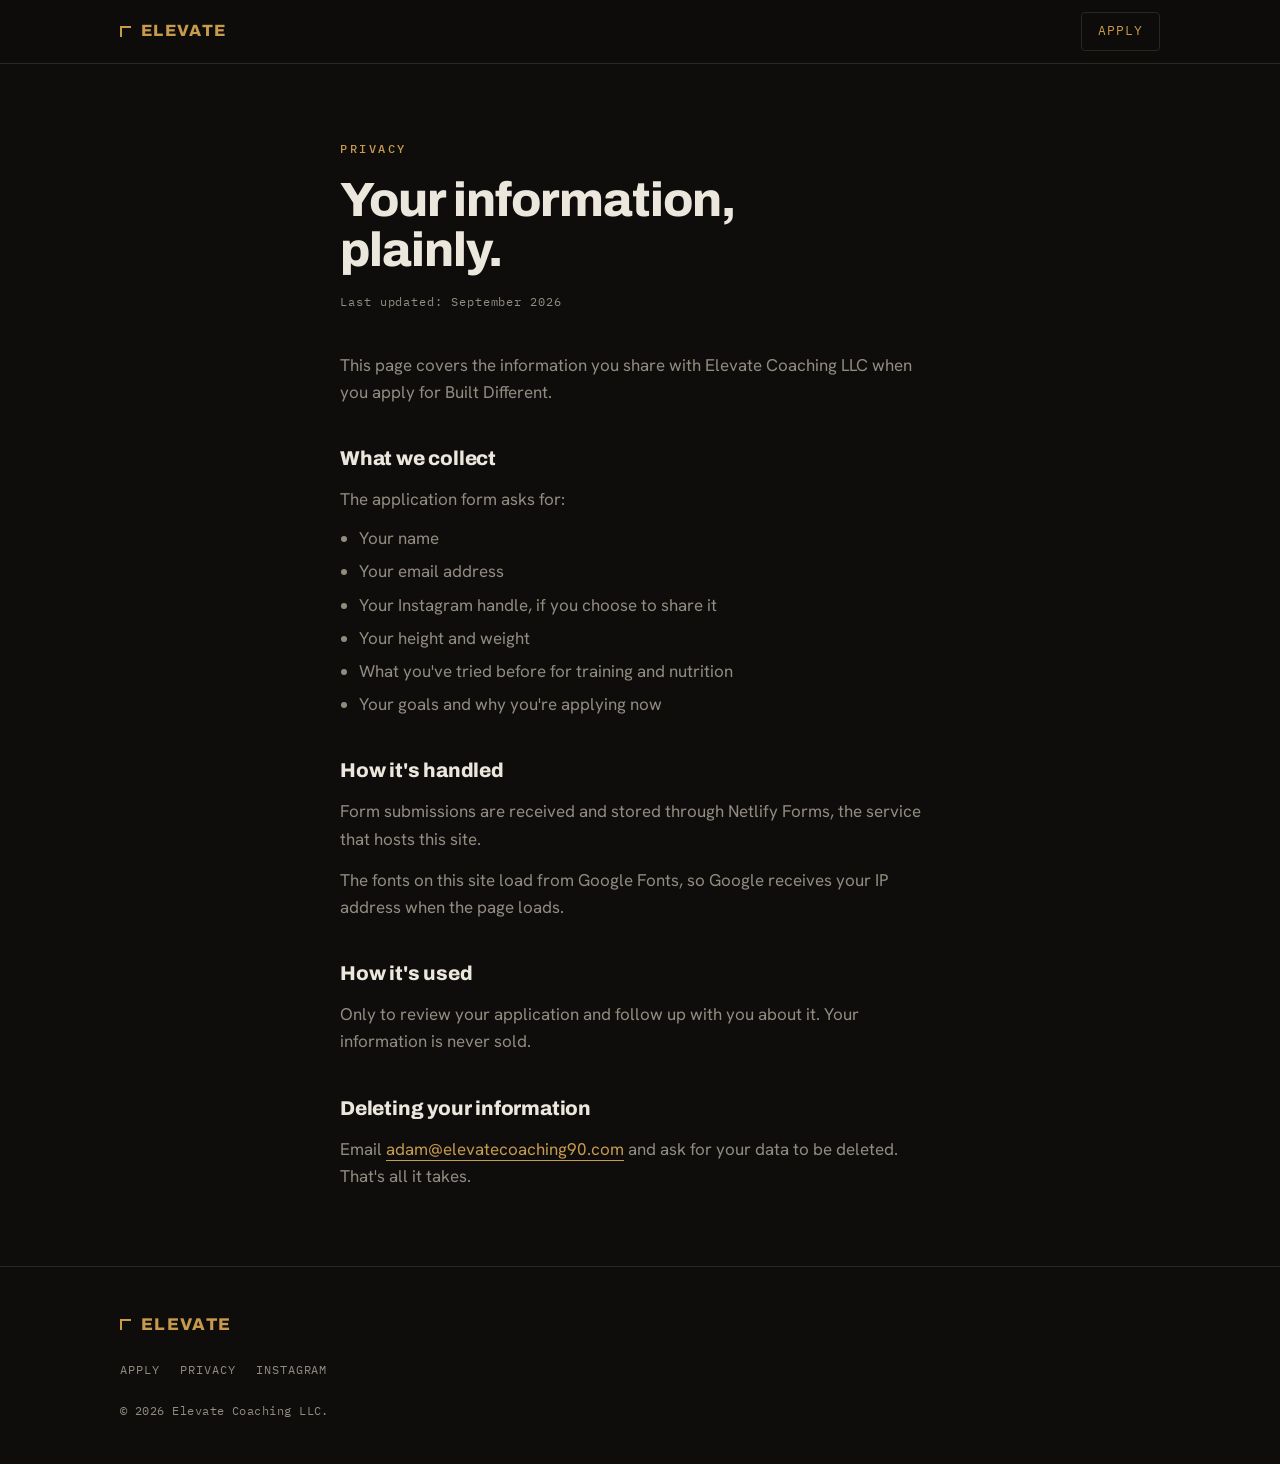
==== privacy.html @ e0e2c0b8 "Apply Elevate brand to nav, footer, and title; add privacy page - ELEVATE text wordmark in nav and f" ====
<!DOCTYPE html>
<html lang="en">
<head>
  <meta charset="UTF-8" />
  <meta name="viewport" content="width=device-width, initial-scale=1.0" />
  <title>Privacy | Elevate</title>
  <meta name="description" content="How Elevate Coaching LLC handles the information you send through the Built Different application form." />

  <link rel="preconnect" href="https://fonts.googleapis.com" />
  <link rel="preconnect" href="https://fonts.gstatic.com" crossorigin />
  <link href="https://fonts.googleapis.com/css2?family=Archivo:wght@600;700;800;900&family=Hanken+Grotesk:wght@400;500;600&family=IBM+Plex+Mono:wght@400;500;600&display=swap" rel="stylesheet" />

  <link rel="stylesheet" href="styles.css" />
</head>
<body>

  <header class="nav" id="top">
    <div class="nav__inner">
      <a href="/" class="nav__brand">
        <span class="nav__mark"></span><span class="wordmark">ELEVATE</span>
      </a>
      <nav class="nav__links" aria-label="Primary">
        <a href="/#apply" class="nav__cta">Apply</a>
      </nav>
    </div>
  </header>

  <main>
    <section class="section">
      <div class="container legal">
        <p class="eyebrow">Privacy</p>
        <h1 class="section__title">Your information, plainly.</h1>
        <p class="legal__updated">Last updated: September 2026</p>

        <div class="legal__body">
          <p>
            This page covers the information you share with Elevate Coaching LLC when you
            apply for Built Different.
          </p>

          <h2>What we collect</h2>
          <p>The application form asks for:</p>
          <ul>
            <li>Your name</li>
            <li>Your email address</li>
            <li>Your Instagram handle, if you choose to share it</li>
            <li>Your height and weight</li>
            <li>What you've tried before for training and nutrition</li>
            <li>Your goals and why you're applying now</li>
          </ul>

          <h2>How it's handled</h2>
          <p>
            Form submissions are received and stored through Netlify Forms, the service that
            hosts this site.
          </p>
          <p>
            The fonts on this site load from Google Fonts, so Google receives your IP
            address when the page loads.
          </p>

          <h2>How it's used</h2>
          <p>
            Only to review your application and follow up with you about it. Your
            information is never sold.
          </p>

          <h2>Deleting your information</h2>
          <p>
            Email <a href="mailto:adam@elevatecoaching90.com">adam@elevatecoaching90.com</a>
            and ask for your data to be deleted. That's all it takes.
          </p>
        </div>
      </div>
    </section>
  </main>

  <footer class="footer">
    <div class="container footer__inner">
      <div class="footer__brand">
        <span class="nav__mark"></span><span class="wordmark">ELEVATE</span>
      </div>
      <nav class="footer__links" aria-label="Footer">
        <a href="/#apply">Apply</a>
        <a href="/privacy.html">Privacy</a>
        <a href="https://instagram.com/adam.chismar" target="_blank" rel="noopener noreferrer">Instagram</a>
      </nav>
      <p class="footer__fine">
        © 2026 Elevate Coaching LLC.
      </p>
    </div>
  </footer>

</body>
</html>
---- styles.css ----
/* ============================================================
   BUILT DIFFERENT: styles
   Theme is driven by the variables below. To reskin, the two
   things worth touching are --accent (the one accent color)
   and the font stacks. Everything else derives from these.
   ============================================================ */

:root {
  /* Palette: warm near-black + aged brass */
  --bg:        #0e0d0c;   /* warm black */
  --surface:   #16140f;   /* raised panels */
  --surface-2: #1d1a14;   /* inputs / deeper panels */
  --line:      #2a2620;   /* hairlines */
  --text:      #ece7dd;   /* bone white */
  --muted:     #928c80;   /* secondary text */
  --accent:    #c79a4c;   /* aged brass, the ONE accent */
  --accent-hi: #ddb861;   /* brass, brighter (hover) */
  --ink:       #141109;   /* dark text on brass */

  /* Type */
  --f-display: "Archivo", system-ui, sans-serif;
  --f-body:    "Hanken Grotesk", system-ui, sans-serif;
  --f-mono:    "IBM Plex Mono", ui-monospace, monospace;

  /* Layout */
  --container: 1120px;
  --gutter: 22px;
  --nav-h: 64px;
  --radius: 4px;
}

/* -------------------- reset / base -------------------- */
* { box-sizing: border-box; margin: 0; padding: 0; }

html {
  scroll-behavior: smooth;
  -webkit-text-size-adjust: 100%;
}

body {
  background: var(--bg);
  color: var(--text);
  font-family: var(--f-body);
  font-size: 17px;
  line-height: 1.6;
  -webkit-font-smoothing: antialiased;
  overflow-x: hidden;
}

img { max-width: 100%; display: block; }
a { color: inherit; text-decoration: none; }

::selection { background: var(--accent); color: var(--ink); }

.container {
  width: 100%;
  max-width: var(--container);
  margin-inline: auto;
  padding-inline: var(--gutter);
}

/* Anchor offset for sticky nav */
section[id], #top { scroll-margin-top: calc(var(--nav-h) + 12px); }

/* -------------------- shared type -------------------- */
.eyebrow {
  font-family: var(--f-mono);
  font-size: .72rem;
  font-weight: 500;
  letter-spacing: .22em;
  text-transform: uppercase;
  color: var(--accent);
  margin-bottom: 18px;
}

.section__title {
  font-family: var(--f-display);
  font-weight: 800;
  font-size: clamp(1.9rem, 6vw, 3rem);
  line-height: 1.03;
  letter-spacing: -0.02em;
  max-width: 18ch;
}

.accent-text { color: var(--accent); }

/* -------------------- buttons -------------------- */
.btn {
  display: inline-flex;
  align-items: center;
  justify-content: center;
  gap: .5em;
  font-family: var(--f-mono);
  font-weight: 500;
  font-size: .82rem;
  letter-spacing: .1em;
  text-transform: uppercase;
  padding: 15px 26px;
  border-radius: var(--radius);
  border: 1px solid transparent;
  cursor: pointer;
  transition: transform .15s ease, background-color .2s ease, color .2s ease, border-color .2s ease;
}
.btn--primary { background: var(--accent); color: var(--ink); }
.btn--primary:hover { background: var(--accent-hi); transform: translateY(-2px); }
.btn--ghost {
  background: transparent;
  color: var(--text);
  border-color: var(--line);
}
.btn--ghost:hover { border-color: var(--accent); color: var(--accent); }
.btn--block { width: 100%; }

/* -------------------- corner-bracket signature -------------------- */
/* Opposing crop-mark brackets frame the "built" moments. */
.framed { position: relative; }
.framed::before,
.framed::after {
  content: "";
  position: absolute;
  width: 20px;
  height: 20px;
  border: 1.5px solid var(--accent);
  pointer-events: none;
}
.framed::before { top: -1px;  left: -1px;  border-right: 0; border-bottom: 0; }
.framed::after  { bottom: -1px; right: -1px; border-left: 0;  border-top: 0; }

/* ============================================================
   NAV
   ============================================================ */
.nav {
  position: sticky;
  top: 0;
  z-index: 50;
  height: var(--nav-h);
  background: color-mix(in srgb, var(--bg) 86%, transparent);
  backdrop-filter: blur(10px);
  border-bottom: 1px solid var(--line);
}
.nav__inner {
  height: 100%;
  max-width: var(--container);
  margin-inline: auto;
  padding-inline: var(--gutter);
  display: flex;
  align-items: center;
  justify-content: space-between;
}
.nav__brand {
  font-family: var(--f-display);
  font-weight: 800;
  font-size: 1.02rem;
  letter-spacing: -0.01em;
  display: flex;
  align-items: center;
  gap: 10px;
}
.nav__mark {
  width: 11px; height: 11px;
  border: 2px solid var(--accent);
  border-right: 0; border-bottom: 0;
  display: inline-block;
}
.nav__links { display: none; }
.nav__links a {
  font-family: var(--f-mono);
  font-size: .8rem;
  letter-spacing: .08em;
  text-transform: uppercase;
  color: var(--muted);
  transition: color .2s ease;
}
.nav__links a:hover { color: var(--text); }
.nav__cta {
  color: var(--accent) !important;
  border: 1px solid var(--line);
  padding: 8px 16px;
  border-radius: var(--radius);
  transition: border-color .2s ease !important;
}
.nav__cta:hover { border-color: var(--accent); }

.nav__toggle {
  display: flex;
  flex-direction: column;
  gap: 5px;
  background: none;
  border: 0;
  cursor: pointer;
  padding: 8px;
}
.nav__toggle span {
  width: 24px; height: 2px;
  background: var(--text);
  transition: transform .25s ease, opacity .2s ease;
}
.nav__toggle[aria-expanded="true"] span:first-child { transform: translateY(3.5px) rotate(45deg); }
.nav__toggle[aria-expanded="true"] span:last-child  { transform: translateY(-3.5px) rotate(-45deg); }

.nav__mobile {
  position: fixed;
  top: var(--nav-h);
  left: 0; right: 0;
  background: var(--surface);
  border-bottom: 1px solid var(--line);
  display: flex;
  flex-direction: column;
  padding: 8px var(--gutter) 20px;
  z-index: 49;
}
.nav__mobile[hidden] { display: none; }
.nav__mobile a {
  font-family: var(--f-mono);
  font-size: .9rem;
  letter-spacing: .05em;
  text-transform: uppercase;
  padding: 16px 0;
  border-bottom: 1px solid var(--line);
  color: var(--text);
}
.nav__mobile a:last-child { border-bottom: 0; color: var(--accent); }

/* ============================================================
   HERO
   ============================================================ */
.hero { padding: 56px 0 40px; }
.hero__inner {
  max-width: var(--container);
  margin-inline: auto;
  padding-inline: var(--gutter);
  display: grid;
  gap: 44px;
}
.hero__headline {
  font-family: var(--f-display);
  font-weight: 900;
  font-size: clamp(2.5rem, 11vw, 4.4rem);
  line-height: 0.98;
  letter-spacing: -0.03em;
  margin-bottom: 22px;
}
.hero__subhead {
  font-size: 1.12rem;
  color: var(--muted);
  max-width: 46ch;
  margin-bottom: 30px;
}
.hero__actions { display: flex; flex-direction: column; align-items: flex-start; gap: 14px; }
.hero__note {
  font-family: var(--f-mono);
  font-size: .74rem;
  letter-spacing: .1em;
  text-transform: uppercase;
  color: var(--muted);
}

/* video placeholder */
.video-ph {
  aspect-ratio: 4 / 5;
  background:
    radial-gradient(120% 80% at 50% 0%, #211d15 0%, var(--surface) 70%);
  border: 1px solid var(--line);
  border-radius: var(--radius);
  display: flex;
  flex-direction: column;
  align-items: center;
  justify-content: center;
  gap: 14px;
  text-align: center;
  padding: 24px;
}
.video-ph__play {
  width: 62px; height: 62px;
  border-radius: 50%;
  border: 1.5px solid var(--accent);
  position: relative;
}
.video-ph__play::after {
  content: "";
  position: absolute;
  top: 50%; left: 54%;
  transform: translate(-50%, -50%);
  border-left: 16px solid var(--accent);
  border-top: 10px solid transparent;
  border-bottom: 10px solid transparent;
}
.video-ph__label {
  font-family: var(--f-mono);
  font-size: .8rem;
  letter-spacing: .16em;
  text-transform: uppercase;
  color: var(--text);
}
.video-ph__hint { font-size: .82rem; color: var(--muted); }

/* ============================================================
   PROOF STRIP
   ============================================================ */
.strip {
  border-block: 1px solid var(--line);
  background: var(--surface);
}
.strip__inner {
  max-width: var(--container);
  margin-inline: auto;
  padding: 18px var(--gutter);
  display: flex;
  flex-wrap: wrap;
  gap: 10px 18px;
  align-items: center;
  font-family: var(--f-mono);
  font-size: .78rem;
  letter-spacing: .08em;
  text-transform: uppercase;
  color: var(--muted);
}
.strip__dot { color: var(--accent); }

/* ============================================================
   SECTIONS
   ============================================================ */
.section { padding: 76px 0; }
.section--alt { background: var(--surface); border-block: 1px solid var(--line); }

/* -------- story -------- */
.story { display: grid; gap: 44px; }
.story__body p { margin-bottom: 16px; color: var(--muted); }
.story__body p:first-child { color: var(--text); }

.stats {
  display: flex;
  align-items: center;
  gap: 22px;
  margin-top: 30px;
  flex-wrap: wrap;
}
.stat { display: flex; flex-direction: column; gap: 4px; }
.stat__label {
  font-family: var(--f-mono);
  font-size: .68rem;
  letter-spacing: .18em;
  text-transform: uppercase;
  color: var(--muted);
}
.stat__value {
  font-family: var(--f-display);
  font-weight: 800;
  font-size: 1.7rem;
  color: var(--text);
}
.stat__sub { font-size: .8rem; color: var(--muted); }
.stat__arrow { color: var(--accent); font-size: 1.5rem; }

.credentials {
  grid-column: 1 / -1;
  display: flex;
  flex-wrap: wrap;
  align-items: center;
  gap: 10px 18px;
  font-family: var(--f-mono);
  font-size: .78rem;
  letter-spacing: .08em;
  text-transform: uppercase;
  color: var(--muted);
}
.credentials__dot { color: var(--accent); }

/* Story photos: before is portrait, now is landscape. Matched height, natural
   width per image, no cropping. Mobile stacks; ≥720px sits side by side. */
.story__media {
  display: flex;
  flex-direction: column;
  align-items: center;
  gap: 16px;
}
.story__media .photo-ph {
  aspect-ratio: auto;
  display: block;
  max-width: 100%;
}
.story__media .photo-ph__img {
  position: static;
  display: block;
  width: auto;
  height: auto;
  max-width: 100%;
  object-fit: contain;
}
@media (min-width: 720px) {
  .story__media {
    flex-direction: row;
    align-items: flex-start;
    justify-content: center;
  }
  .story__media .photo-ph {
    flex: var(--ar, 1) 1 0%;
    min-width: 0;
    max-width: none;
  }
  .story__media .photo-ph__img {
    width: 100%;
    height: auto;
    max-width: none;
  }
}

.photo-ph {
  aspect-ratio: 3 / 4;
  background: var(--surface-2);
  border: 1px solid var(--line);
  border-radius: var(--radius);
  display: flex;
  flex-direction: column;
  align-items: center;
  justify-content: center;
  gap: 6px;
  position: relative;
  overflow: hidden;
}
.photo-ph__img {
  position: absolute;
  inset: 0;
  width: 100%;
  height: 100%;
  object-fit: cover;
}
.photo-ph__tag {
  position: absolute;
  top: 10px; left: 10px;
  font-family: var(--f-mono);
  font-size: .64rem;
  letter-spacing: .16em;
  text-transform: uppercase;
  color: var(--accent);
  z-index: 1;
  text-shadow: 0 1px 4px rgba(0,0,0,.6);
}
.photo-ph__hint { font-size: .78rem; color: var(--muted); }

/* -------- offer -------- */
.offer__head { max-width: 40ch; margin-bottom: 44px; }
.offer__lead { color: var(--muted); margin-top: 18px; font-size: 1.05rem; }

.inclusions {
  list-style: none;
  display: grid;
  gap: 2px;
  background: var(--line);
  border: 1px solid var(--line);
  border-radius: var(--radius);
  overflow: hidden;
  margin-bottom: 44px;
}
.inclusions li {
  background: var(--bg);
  padding: 24px 22px;
  display: flex;
  gap: 18px;
  align-items: flex-start;
}
.section--alt .inclusions li { background: var(--surface); }
.inclusions__mark {
  flex: none;
  width: 12px; height: 12px;
  margin-top: 7px;
  border: 2px solid var(--accent);
  border-right: 0; border-bottom: 0;
}
.inclusions h3 {
  font-family: var(--f-display);
  font-weight: 700;
  font-size: 1.12rem;
  margin-bottom: 6px;
}
.inclusions p { color: var(--muted); font-size: .96rem; }

.offer__grid {
  display: grid;
  gap: 20px;
  margin-bottom: 30px;
}
.founding-note {
  background: var(--bg);
  border: 1px solid var(--line);
  border-radius: var(--radius);
  padding: 32px 28px;
  display: flex;
  flex-direction: column;
}
.section--alt .founding-note { background: var(--surface-2); }
.founding-note__eyebrow {
  font-family: var(--f-mono);
  font-size: .7rem;
  letter-spacing: .18em;
  text-transform: uppercase;
  color: var(--accent);
  margin-bottom: 14px;
}
.founding-note__body { color: var(--muted); font-size: 1.02rem; line-height: 1.55; margin-bottom: 24px; }

.guarantee {
  padding: 32px 28px;
  border: 1px solid var(--line);
  border-radius: var(--radius);
  display: flex;
  flex-direction: column;
  justify-content: center;
}
.guarantee__body {
  font-family: var(--f-display);
  font-weight: 700;
  font-size: 1.35rem;
  line-height: 1.35;
  letter-spacing: -0.01em;
  margin-bottom: 16px;
}
.guarantee__fine { color: var(--muted); font-size: .92rem; }

.offer__notfor {
  color: var(--muted);
  font-size: .98rem;
  border-top: 1px solid var(--line);
  padding-top: 24px;
  max-width: 60ch;
}

/* -------- mid CTA band -------- */
.cta-band { background: var(--accent); color: var(--ink); }
.cta-band__inner {
  padding-block: 54px;
  display: flex;
  flex-direction: column;
  align-items: flex-start;
  gap: 22px;
}
.cta-band h2 {
  font-family: var(--f-display);
  font-weight: 900;
  font-size: clamp(1.8rem, 6vw, 2.8rem);
  line-height: 1;
  letter-spacing: -0.02em;
}
.cta-band .btn--primary {
  background: var(--ink);
  color: var(--accent);
}
.cta-band .btn--primary:hover { background: #000; }

/* -------- apply / form -------- */
.apply__head { max-width: 34ch; margin-bottom: 36px; }
.apply__lead { color: var(--muted); margin-top: 18px; }

.form { max-width: 640px; }
.form__row { display: grid; gap: 18px; margin-bottom: 18px; }
.field { display: flex; flex-direction: column; gap: 8px; margin-bottom: 18px; }
.field label {
  font-family: var(--f-mono);
  font-size: .72rem;
  letter-spacing: .12em;
  text-transform: uppercase;
  color: var(--muted);
}
.field input,
.field textarea {
  background: var(--surface-2);
  border: 1px solid var(--line);
  border-radius: var(--radius);
  color: var(--text);
  font-family: var(--f-body);
  font-size: 1rem;
  padding: 13px 15px;
  transition: border-color .2s ease;
}
.section--alt .field input,
.section--alt .field textarea { background: var(--bg); }
.field input:focus,
.field textarea:focus {
  outline: none;
  border-color: var(--accent);
}
.field textarea { resize: vertical; }
.form button { margin-top: 8px; }
.form__success,
.form__error {
  margin-top: 18px;
  font-family: var(--f-mono);
  font-size: .84rem;
  padding: 14px 16px;
  border-radius: var(--radius);
}
.form__success { color: var(--accent); border: 1px solid var(--line); }
.form__error { color: #e0a0a0; border: 1px solid #4a2a2a; }

/* -------- results -------- */
.results-soon { max-width: 46ch; }
.results-soon__body { color: var(--muted); margin: 18px 0 28px; }

.results-grid__cards {
  display: grid;
  gap: 20px;
  margin-top: 36px;
}
.result {
  background: var(--bg);
  border: 1px solid var(--line);
  border-radius: var(--radius);
  padding: 20px;
}
.result__photos { display: grid; grid-template-columns: 1fr 1fr; gap: 12px; margin-bottom: 18px; }
.result__stat {
  font-family: var(--f-display);
  font-weight: 800;
  font-size: 1.3rem;
  color: var(--accent);
  margin-bottom: 10px;
}
.result__quote { color: var(--text); font-style: italic; margin-bottom: 10px; }
.result__name { font-family: var(--f-mono); font-size: .78rem; color: var(--muted); }

/* ============================================================
   FOOTER
   ============================================================ */
.footer { border-top: 1px solid var(--line); padding: 44px 0; }
.footer__inner { display: flex; flex-direction: column; gap: 22px; }
.footer__brand {
  font-family: var(--f-display);
  font-weight: 800;
  display: flex; align-items: center; gap: 10px;
}
.footer__links { display: flex; flex-wrap: wrap; gap: 20px; }
.footer__links a {
  font-family: var(--f-mono);
  font-size: .76rem;
  letter-spacing: .08em;
  text-transform: uppercase;
  color: var(--muted);
  transition: color .2s ease;
}
.footer__links a:hover { color: var(--accent); }
.footer__fine {
  font-family: var(--f-mono);
  font-size: .72rem;
  color: var(--muted);
  letter-spacing: .04em;
}

/* ============================================================
   REVEAL ANIMATION
   ============================================================ */
.reveal {
  opacity: 0;
  transform: translateY(18px);
  transition: opacity .6s ease, transform .6s ease;
}
.reveal.is-visible { opacity: 1; transform: none; }

/* ============================================================
   RESPONSIVE  (mobile-first; scale up)
   ============================================================ */
@media (min-width: 720px) {
  .form__row { grid-template-columns: 1fr 1fr; }
  .offer__grid { grid-template-columns: 1.1fr 1fr; }
  .results-grid__cards { grid-template-columns: repeat(2, 1fr); }
  .cta-band__inner { flex-direction: row; align-items: center; justify-content: space-between; }
}

@media (min-width: 900px) {
  :root { --gutter: 40px; }
  .nav__links { display: flex; align-items: center; gap: 30px; }
  .nav__toggle, .nav__mobile { display: none !important; }

  .hero { padding: 96px 0 64px; }
  .hero__inner { grid-template-columns: 1.15fr .85fr; align-items: center; gap: 60px; }

  .story { grid-template-columns: 1.1fr .9fr; align-items: start; }
  .results-grid__cards { grid-template-columns: repeat(3, 1fr); }
}

@media (min-width: 1100px) {
  .hero__headline { font-size: 4.6rem; }
}

/* ============================================================
   ACCESSIBILITY
   ============================================================ */
:focus-visible {
  outline: 2px solid var(--accent);
  outline-offset: 3px;
  border-radius: 2px;
}

@media (prefers-reduced-motion: reduce) {
  html { scroll-behavior: auto; }
  .reveal { opacity: 1; transform: none; transition: none; }
  .btn:hover { transform: none; }
  * { animation: none !important; }
}

/* ============================================================
   WORDMARK (text only, no logo)
   ============================================================ */
.wordmark {
  color: var(--accent);
  letter-spacing: .08em;
}

/* ============================================================
   LEGAL PAGES (privacy)
   ============================================================ */
.legal { max-width: 68ch; }
.legal__updated {
  font-family: var(--f-mono);
  font-size: .72rem;
  letter-spacing: .08em;
  color: var(--muted);
  margin-top: 18px;
}
.legal__body { margin-top: 40px; }
.legal__body h2 {
  font-family: var(--f-display);
  font-weight: 800;
  font-size: 1.25rem;
  letter-spacing: -0.01em;
  margin: 36px 0 12px;
}
.legal__body p,
.legal__body li { color: var(--muted); }
.legal__body p + p { margin-top: 14px; }
.legal__body ul { margin: 12px 0 0 1.1em; display: grid; gap: 6px; }
.legal__body a { color: var(--accent); border-bottom: 1px solid currentColor; }
.legal__body a:hover { color: var(--accent-hi); }
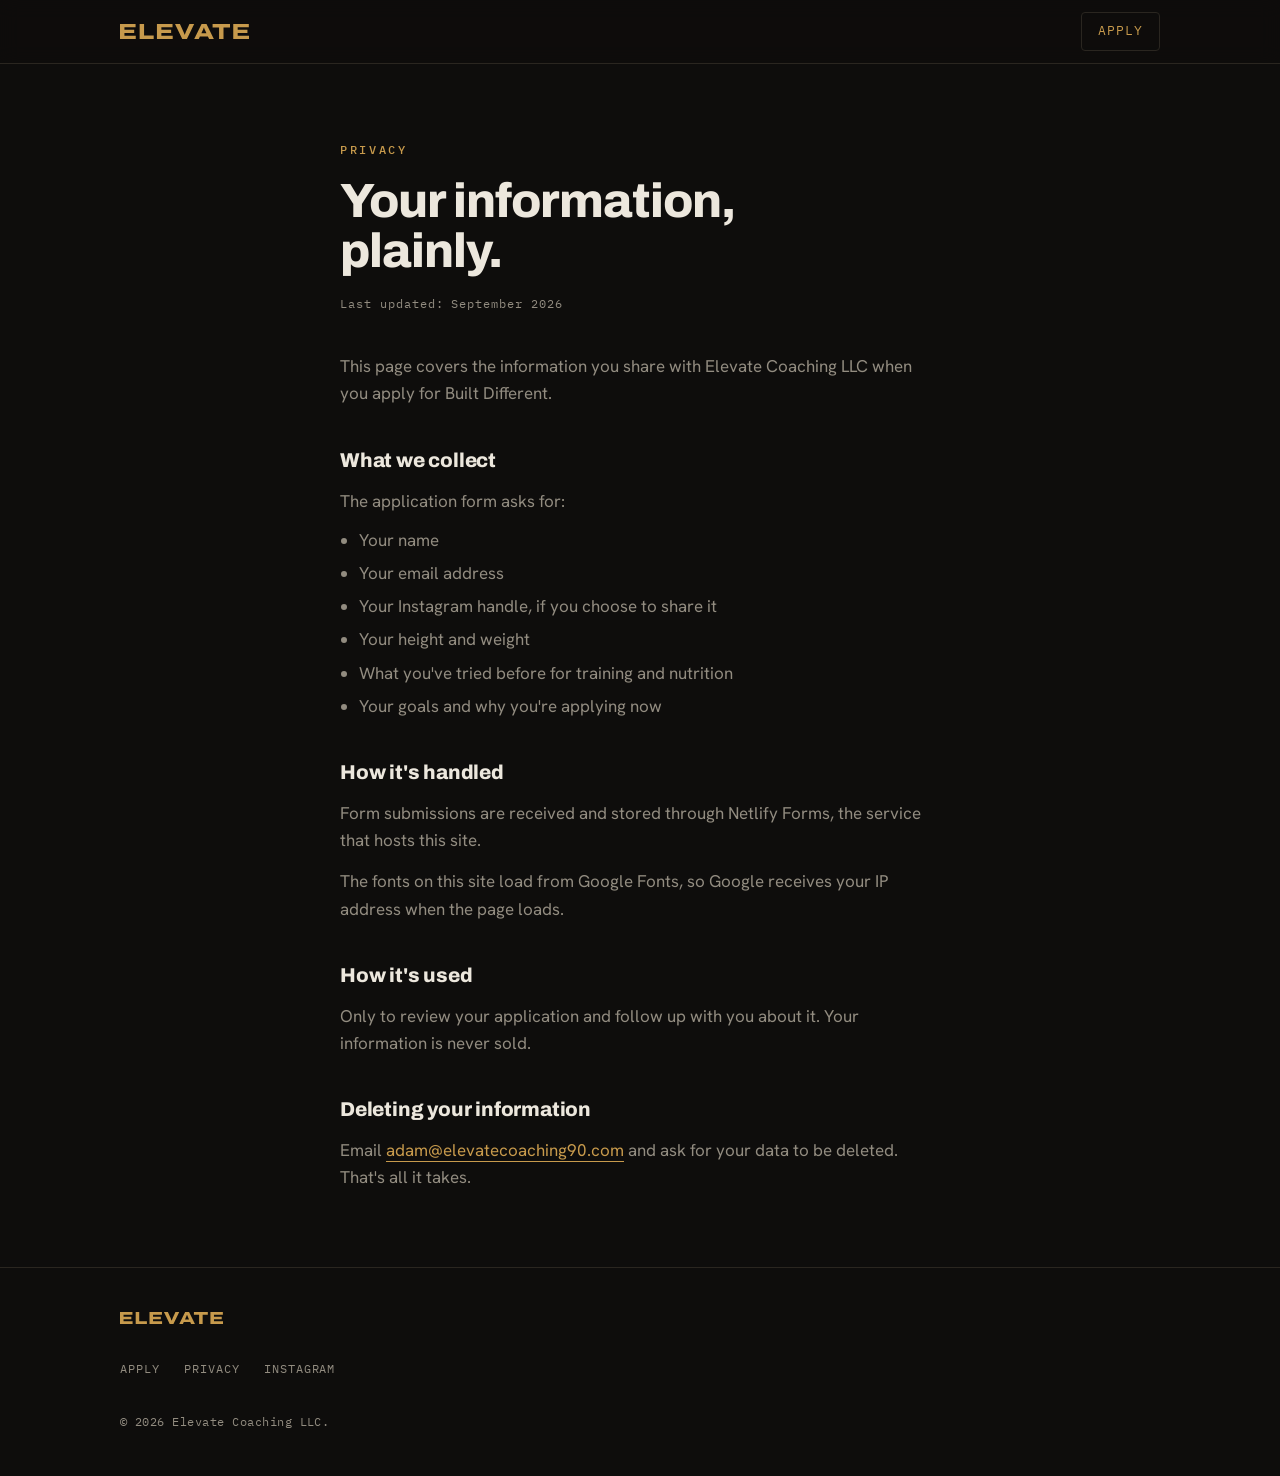
==== commit e5941b25: "Add Elevate logo wordmark and favicon set Co-Authored-By: Claude Opus 5.5 <noreply@anthropic.com>" ====
--- a/privacy.html
+++ b/privacy.html
@@ -6,9 +6,15 @@
   <title>Privacy | Elevate</title>
   <meta name="description" content="How Elevate Coaching LLC handles the information you send through the Built Different application form." />
 
+  <link rel="canonical" href="https://elevatecoaching90.com/privacy" />
+
   <link rel="preconnect" href="https://fonts.googleapis.com" />
   <link rel="preconnect" href="https://fonts.gstatic.com" crossorigin />
   <link href="https://fonts.googleapis.com/css2?family=Archivo:wght@600;700;800;900&family=Hanken+Grotesk:wght@400;500;600&family=IBM+Plex+Mono:wght@400;500;600&display=swap" rel="stylesheet" />
+
+  <link rel="icon" href="/favicon.svg" type="image/svg+xml" />
+  <link rel="icon" href="/favicon-32.png" type="image/png" sizes="32x32" />
+  <link rel="apple-touch-icon" href="/apple-touch-icon.png" />
 
   <link rel="stylesheet" href="styles.css" />
 </head>
@@ -17,7 +23,7 @@
   <header class="nav" id="top">
     <div class="nav__inner">
       <a href="/" class="nav__brand">
-        <span class="nav__mark"></span><span class="wordmark">ELEVATE</span>
+        <img class="brand-wordmark" src="/images/elevate-wordmark.svg" alt="Elevate" width="103" height="12" />
       </a>
       <nav class="nav__links" aria-label="Primary">
         <a href="/#apply" class="nav__cta">Apply</a>
@@ -78,7 +84,7 @@
   <footer class="footer">
     <div class="container footer__inner">
       <div class="footer__brand">
-        <span class="nav__mark"></span><span class="wordmark">ELEVATE</span>
+        <img class="brand-wordmark" src="/images/elevate-wordmark.svg" alt="Elevate" width="103" height="12" />
       </div>
       <nav class="footer__links" aria-label="Footer">
         <a href="/#apply">Apply</a>
--- a/styles.css
+++ b/styles.css
@@ -16,6 +16,10 @@
   --accent:    #c79a4c;   /* aged brass, the ONE accent */
   --accent-hi: #ddb861;   /* brass, brighter (hover) */
   --ink:       #141109;   /* dark text on brass */
+  --field-line: #71695c;  /* input borders: 3:1+ on every surface */
+  --error:      #e0a0a0;  /* form error text and invalid borders */
+  --error-line: #4a2a2a;  /* send-failure box border */
+  --chip:       rgba(14, 13, 12, .86); /* dark backing for photo labels */
 
   /* Type */
   --f-display: "Archivo", system-ui, sans-serif;
@@ -65,7 +69,7 @@
 /* -------------------- shared type -------------------- */
 .eyebrow {
   font-family: var(--f-mono);
-  font-size: .72rem;
+  font-size: .75rem;
   font-weight: 500;
   letter-spacing: .22em;
   text-transform: uppercase;
@@ -100,6 +104,7 @@
   border: 1px solid transparent;
   cursor: pointer;
   transition: transform .15s ease, background-color .2s ease, color .2s ease, border-color .2s ease;
+  white-space: nowrap;
 }
 .btn--primary { background: var(--accent); color: var(--ink); }
 .btn--primary:hover { background: var(--accent-hi); transform: translateY(-2px); }
@@ -156,12 +161,6 @@
   align-items: center;
   gap: 10px;
 }
-.nav__mark {
-  width: 11px; height: 11px;
-  border: 2px solid var(--accent);
-  border-right: 0; border-bottom: 0;
-  display: inline-block;
-}
 .nav__links { display: none; }
 .nav__links a {
   font-family: var(--f-mono);
@@ -181,14 +180,30 @@
 }
 .nav__cta:hover { border-color: var(--accent); }
 
+.nav__actions { display: flex; align-items: center; gap: 6px; }
+.nav__apply {
+  display: inline-flex;
+  align-items: center;
+  min-height: 44px;
+  padding: 0 14px;
+  font-family: var(--f-mono);
+  font-size: .8rem;
+  letter-spacing: .08em;
+  text-transform: uppercase;
+}
 .nav__toggle {
   display: flex;
   flex-direction: column;
+  align-items: center;
+  justify-content: center;
   gap: 5px;
+  width: 44px;
+  height: 44px;
+  margin-right: -10px;
   background: none;
   border: 0;
   cursor: pointer;
-  padding: 8px;
+  padding: 0;
 }
 .nav__toggle span {
   width: 24px; height: 2px;
@@ -249,7 +264,7 @@
 .hero__actions { display: flex; flex-direction: column; align-items: flex-start; gap: 14px; }
 .hero__note {
   font-family: var(--f-mono);
-  font-size: .74rem;
+  font-size: .75rem;
   letter-spacing: .1em;
   text-transform: uppercase;
   color: var(--muted);
@@ -270,29 +285,19 @@
   text-align: center;
   padding: 24px;
 }
-.video-ph__play {
-  width: 62px; height: 62px;
-  border-radius: 50%;
-  border: 1.5px solid var(--accent);
-  position: relative;
-}
-.video-ph__play::after {
-  content: "";
+/* hero loop (or still); fills the 4:5 box, brackets stay on top */
+.video-ph__media,
+.video-ph__img {
   position: absolute;
-  top: 50%; left: 54%;
-  transform: translate(-50%, -50%);
-  border-left: 16px solid var(--accent);
-  border-top: 10px solid transparent;
-  border-bottom: 10px solid transparent;
-}
-.video-ph__label {
-  font-family: var(--f-mono);
-  font-size: .8rem;
-  letter-spacing: .16em;
-  text-transform: uppercase;
-  color: var(--text);
-}
-.video-ph__hint { font-size: .82rem; color: var(--muted); }
+  inset: 0;
+  width: 100%;
+  height: 100%;
+  object-fit: cover;
+  object-position: 70% 50%;
+  border-radius: var(--radius);
+}
+.framed::before,
+.framed::after { z-index: 1; }
 
 /* ============================================================
    PROOF STRIP
@@ -316,6 +321,8 @@
   color: var(--muted);
 }
 .strip__dot { color: var(--accent); }
+.strip__dot.is-edge,
+.credentials__dot.is-edge { visibility: hidden; }
 
 /* ============================================================
    SECTIONS
@@ -325,6 +332,7 @@
 
 /* -------- story -------- */
 .story { display: grid; gap: 44px; }
+.story__body { margin-top: 24px; }
 .story__body p { margin-bottom: 16px; color: var(--muted); }
 .story__body p:first-child { color: var(--text); }
 
@@ -338,7 +346,7 @@
 .stat { display: flex; flex-direction: column; gap: 4px; }
 .stat__label {
   font-family: var(--f-mono);
-  font-size: .68rem;
+  font-size: .75rem;
   letter-spacing: .18em;
   text-transform: uppercase;
   color: var(--muted);
@@ -366,15 +374,27 @@
 }
 .credentials__dot { color: var(--accent); }
 
-/* Story photos: before is portrait, now is landscape. Matched height, natural
-   width per image, no cropping. Mobile stacks; ≥720px sits side by side. */
-.story__media {
-  display: flex;
-  flex-direction: column;
-  align-items: center;
-  gap: 16px;
-}
-.story__media .photo-ph {
+/* Story image: one 4:5 framed photo */
+.story__media { max-width: 460px; }
+.story__shot {
+  margin: 0;
+  aspect-ratio: 4 / 5;
+  background: var(--surface-2);
+  border: 1px solid var(--line);
+  border-radius: var(--radius);
+}
+.story__shot img,
+.proof__shot img,
+.next__shot img,
+.core__video {
+  display: block;
+  width: 100%;
+  height: 100%;
+  object-fit: cover;
+  border-radius: var(--radius);
+}
+
+.photo-ph {
   aspect-ratio: auto;
   display: block;
   max-width: 100%;
@@ -425,22 +445,128 @@
   height: 100%;
   object-fit: cover;
 }
-.photo-ph__tag {
+.photo-ph__tag,
+.photo-tag {
   position: absolute;
-  top: 10px; left: 10px;
-  font-family: var(--f-mono);
-  font-size: .64rem;
+  bottom: 12px; left: 12px;
+  z-index: 2;
+  padding: 6px 10px;
+  border-radius: 2px;
+  background: var(--chip);
+  font-family: var(--f-mono);
+  font-size: .75rem;
+  font-weight: 500;
   letter-spacing: .16em;
   text-transform: uppercase;
   color: var(--accent);
-  z-index: 1;
-  text-shadow: 0 1px 4px rgba(0,0,0,.6);
 }
 .photo-ph__hint { font-size: .78rem; color: var(--muted); }
+
+/* pause/play chip on looping videos (WCAG 2.2.2) */
+.loop-toggle {
+  position: absolute;
+  right: 12px; bottom: 12px;
+  z-index: 2;
+  display: inline-flex;
+  align-items: center;
+  min-height: 44px;
+  padding: 0 14px;
+  background: var(--chip);
+  border: 1px solid transparent;
+  border-radius: 2px;
+  font-family: var(--f-mono);
+  font-size: .75rem;
+  font-weight: 500;
+  letter-spacing: .16em;
+  text-transform: uppercase;
+  color: var(--accent);
+  cursor: pointer;
+  transition: border-color .2s ease;
+}
+.loop-toggle:hover { border-color: var(--accent); }
+.loop-toggle[hidden] { display: none; }
+
+/* phones: shorter hero media so the proof sits higher (desktop stays 4:5) */
+@media (max-width: 899px) {
+  .proof .photo-tag {
+    left: 8px; bottom: 8px;
+    padding: 5px 8px;
+    letter-spacing: .06em;
+    white-space: nowrap;
+  }
+  .hero .video-ph { aspect-ratio: 1 / 1; }
+  .video-ph__media { object-position: 50% 22%; }
+}
+
+/* -------- proof (directly under the hero) -------- */
+.proof { padding: 8px 0 64px; }
+.proof__pair {
+  display: grid;
+  grid-template-columns: 1fr 1fr;
+  gap: 10px;
+}
+.proof__shot {
+  margin: 0;
+  aspect-ratio: 4 / 5;
+  background: var(--surface-2);
+  border: 1px solid var(--line);
+  border-radius: var(--radius);
+}
+.proof__stat {
+  margin-top: 22px;
+  font-family: var(--f-display);
+  font-weight: 800;
+  font-size: clamp(1.5rem, 6vw, 2.4rem);
+  line-height: 1.1;
+  letter-spacing: -0.01em;
+}
+.proof__sep { color: var(--muted); margin-inline: .2em; }
+.proof__arrow { color: var(--accent); margin-inline: .15em; }
+
+/* hidden until the YouTube embed exists */
+.story-video__frame {
+  aspect-ratio: 16 / 9;
+  background: var(--surface-2);
+  border: 1px solid var(--line);
+  border-radius: var(--radius);
+}
 
 /* -------- offer -------- */
 .offer__head { max-width: 40ch; margin-bottom: 44px; }
 .offer__lead { color: var(--muted); margin-top: 18px; font-size: 1.05rem; }
+
+/* the core of the program, given priority over the other inclusions */
+.core {
+  display: grid;
+  gap: 24px;
+  align-items: center;
+  margin-bottom: 20px;
+  padding: 20px;
+  background: var(--bg);
+  border: 1px solid var(--line);
+  border-radius: var(--radius);
+}
+.core__media {
+  aspect-ratio: 4 / 5;
+  background: var(--surface-2);
+  border: 1px solid var(--line);
+  border-radius: var(--radius);
+}
+.core__copy .inclusions__mark { display: block; margin: 0 0 18px; }
+.core__title {
+  font-family: var(--f-display);
+  font-weight: 800;
+  font-size: clamp(1.6rem, 5vw, 2.3rem);
+  line-height: 1.08;
+  letter-spacing: -0.02em;
+  max-width: 16ch;
+}
+.core__body {
+  margin-top: 16px;
+  color: var(--muted);
+  font-size: 1.08rem;
+  max-width: 46ch;
+}
 
 .inclusions {
   list-style: none;
@@ -473,7 +599,7 @@
   font-size: 1.12rem;
   margin-bottom: 6px;
 }
-.inclusions p { color: var(--muted); font-size: .96rem; }
+.inclusions p { color: var(--muted); font-size: .96rem; max-width: 65ch; }
 
 .offer__grid {
   display: grid;
@@ -491,7 +617,7 @@
 .section--alt .founding-note { background: var(--surface-2); }
 .founding-note__eyebrow {
   font-family: var(--f-mono);
-  font-size: .7rem;
+  font-size: .75rem;
   letter-spacing: .18em;
   text-transform: uppercase;
   color: var(--accent);
@@ -542,13 +668,67 @@
   letter-spacing: -0.02em;
 }
 .cta-band .btn--primary {
+  flex-shrink: 0;
   background: var(--ink);
   color: var(--accent);
 }
 .cta-band .btn--primary:hover { background: #000; }
 
 /* -------- apply / form -------- */
-.apply__head { max-width: 34ch; margin-bottom: 36px; }
+.apply {
+  display: grid;
+  gap: 32px;
+  grid-template-areas: "head" "next" "main";
+}
+.apply__head { grid-area: head; max-width: 46ch; }
+.apply__main { grid-area: main; min-width: 0; }
+
+.next {
+  grid-area: next;
+  padding: 22px 20px;
+  background: var(--surface);
+  border: 1px solid var(--line);
+  border-radius: var(--radius);
+}
+.next__title {
+  font-family: var(--f-display);
+  font-weight: 800;
+  font-size: 1.25rem;
+  letter-spacing: -0.01em;
+  margin-bottom: 8px;
+}
+.next__steps { list-style: none; }
+.next__steps li {
+  display: flex;
+  align-items: center;
+  gap: 14px;
+  padding: 12px 0;
+  border-bottom: 1px solid var(--line);
+  font-family: var(--f-display);
+  font-weight: 700;
+  font-size: 1.05rem;
+}
+.next__steps li:last-child { border-bottom: 0; }
+.next__num {
+  flex: none;
+  display: inline-grid;
+  place-items: center;
+  width: 30px; height: 30px;
+  border: 1px solid var(--accent);
+  border-radius: var(--radius);
+  font-family: var(--f-mono);
+  font-size: .8rem;
+  font-weight: 500;
+  color: var(--accent);
+}
+.next__shot {
+  display: none;
+  margin: 18px 0 0;
+  aspect-ratio: 4 / 5;
+  background: var(--surface-2);
+  border: 1px solid var(--line);
+  border-radius: var(--radius);
+}
 .apply__lead { color: var(--muted); margin-top: 18px; }
 
 .form { max-width: 640px; }
@@ -556,7 +736,7 @@
 .field { display: flex; flex-direction: column; gap: 8px; margin-bottom: 18px; }
 .field label {
   font-family: var(--f-mono);
-  font-size: .72rem;
+  font-size: .75rem;
   letter-spacing: .12em;
   text-transform: uppercase;
   color: var(--muted);
@@ -564,7 +744,7 @@
 .field input,
 .field textarea {
   background: var(--surface-2);
-  border: 1px solid var(--line);
+  border: 1px solid var(--field-line);
   border-radius: var(--radius);
   color: var(--text);
   font-family: var(--f-body);
@@ -576,12 +756,91 @@
 .section--alt .field textarea { background: var(--bg); }
 .field input:focus,
 .field textarea:focus {
-  outline: none;
+  outline: 2px solid var(--accent);
+  outline-offset: 2px;
   border-color: var(--accent);
+}
+.field input[aria-invalid="true"],
+.field textarea[aria-invalid="true"] { border-color: var(--error); }
+.field input::placeholder,
+.field textarea::placeholder { color: var(--muted); opacity: 1; }
+.field__req { color: var(--accent); }
+.field__opt {
+  margin-left: 6px;
+  color: var(--muted);
+  letter-spacing: .08em;
+}
+.field__error {
+  font-family: var(--f-mono);
+  font-size: .78rem;
+  letter-spacing: .02em;
+  color: var(--error);
+}
+.form__legend {
+  font-family: var(--f-mono);
+  font-size: .75rem;
+  letter-spacing: .12em;
+  text-transform: uppercase;
+  color: var(--muted);
+  margin-bottom: 18px;
+}
+.form__note {
+  max-width: 60ch;
+  margin: 4px 0 6px;
+  color: var(--muted);
+  font-size: .92rem;
+  line-height: 1.5;
+}
+.form__privacy { margin-top: 6px; }
+.form__privacy a {
+  display: inline-flex;
+  align-items: center;
+  min-height: 44px;
+  color: var(--muted);
+  font-size: .9rem;
+  text-decoration: underline;
+  text-underline-offset: 3px;
+  transition: color .2s ease;
+}
+.form__privacy a:hover { color: var(--accent); }
+.btn:disabled { opacity: .7; cursor: default; transform: none; }
+
+/* success panel that replaces the form */
+.form-done {
+  max-width: 640px;
+  background: var(--surface-2);
+  border: 1px solid var(--line);
+  border-radius: var(--radius);
+  padding: 36px 30px;
+}
+.form-done:focus { outline: none; }
+.form-done__title {
+  font-family: var(--f-display);
+  font-weight: 800;
+  font-size: 1.6rem;
+  letter-spacing: -0.01em;
+  margin-bottom: 10px;
+}
+.form-done__body { color: var(--muted); }
+.form-done__next {
+  margin-top: 14px;
+  padding-top: 14px;
+  border-top: 1px solid var(--line);
+  color: var(--text);
+  font-size: .95rem;
+}
+
+.sr-only {
+  position: absolute;
+  width: 1px; height: 1px;
+  padding: 0; margin: -1px;
+  overflow: hidden;
+  clip: rect(0 0 0 0);
+  white-space: nowrap;
+  border: 0;
 }
 .field textarea { resize: vertical; }
 .form button { margin-top: 8px; }
-.form__success,
 .form__error {
   margin-top: 18px;
   font-family: var(--f-mono);
@@ -589,8 +848,8 @@
   padding: 14px 16px;
   border-radius: var(--radius);
 }
-.form__success { color: var(--accent); border: 1px solid var(--line); }
-.form__error { color: #e0a0a0; border: 1px solid #4a2a2a; }
+.form__error { color: var(--error); border: 1px solid var(--error-line); }
+.form__error a { color: inherit; text-decoration: underline; text-underline-offset: 3px; }
 
 /* -------- results -------- */
 .results-soon { max-width: 46ch; }
@@ -628,8 +887,11 @@
   font-weight: 800;
   display: flex; align-items: center; gap: 10px;
 }
-.footer__links { display: flex; flex-wrap: wrap; gap: 20px; }
+.footer__links { display: flex; flex-wrap: wrap; gap: 0 24px; }
 .footer__links a {
+  display: inline-flex;
+  align-items: center;
+  min-height: 44px;
   font-family: var(--f-mono);
   font-size: .76rem;
   letter-spacing: .08em;
@@ -640,7 +902,7 @@
 .footer__links a:hover { color: var(--accent); }
 .footer__fine {
   font-family: var(--f-mono);
-  font-size: .72rem;
+  font-size: .75rem;
   color: var(--muted);
   letter-spacing: .04em;
 }
@@ -660,6 +922,9 @@
    ============================================================ */
 @media (min-width: 720px) {
   .form__row { grid-template-columns: 1fr 1fr; }
+  .proof__pair { gap: 14px; }
+  .inclusions { grid-template-columns: 1fr 1fr; }
+  .core { grid-template-columns: minmax(0, 340px) 1fr; gap: 40px; padding: 28px; }
   .offer__grid { grid-template-columns: 1.1fr 1fr; }
   .results-grid__cards { grid-template-columns: repeat(2, 1fr); }
   .cta-band__inner { flex-direction: row; align-items: center; justify-content: space-between; }
@@ -668,12 +933,26 @@
 @media (min-width: 900px) {
   :root { --gutter: 40px; }
   .nav__links { display: flex; align-items: center; gap: 30px; }
-  .nav__toggle, .nav__mobile { display: none !important; }
+  .nav__actions, .nav__mobile { display: none !important; }
 
   .hero { padding: 96px 0 64px; }
   .hero__inner { grid-template-columns: 1.15fr .85fr; align-items: center; gap: 60px; }
 
   .story { grid-template-columns: 1.1fr .9fr; align-items: start; }
+  .story__media { justify-self: end; width: 100%; }
+
+  .proof { padding: 0 0 88px; }
+
+  .apply {
+    grid-template-columns: minmax(0, 640px) minmax(0, 360px);
+    grid-template-areas: "head next" "main next";
+    grid-template-rows: auto 1fr;
+    justify-content: space-between;
+    column-gap: 64px;
+    row-gap: 36px;
+  }
+  .next { align-self: start; position: sticky; top: calc(var(--nav-h) + 32px); padding: 26px 24px; }
+  .next__shot { display: block; }
   .results-grid__cards { grid-template-columns: repeat(3, 1fr); }
 }
 
@@ -698,11 +977,16 @@
 }
 
 /* ============================================================
-   WORDMARK (text only, no logo)
+   WORDMARK (logo SVG, brass on transparent; sized to the old text cap height)
    ============================================================ */
-.wordmark {
-  color: var(--accent);
-  letter-spacing: .08em;
+.brand-wordmark {
+  display: block;
+  height: 12px;
+  width: auto;
+}
+.nav__brand .brand-wordmark { height: 14px; }
+@media (min-width: 900px) {
+  .nav__brand .brand-wordmark { height: 15px; }
 }
 
 /* ============================================================
@@ -711,7 +995,7 @@
 .legal { max-width: 68ch; }
 .legal__updated {
   font-family: var(--f-mono);
-  font-size: .72rem;
+  font-size: .75rem;
   letter-spacing: .08em;
   color: var(--muted);
   margin-top: 18px;
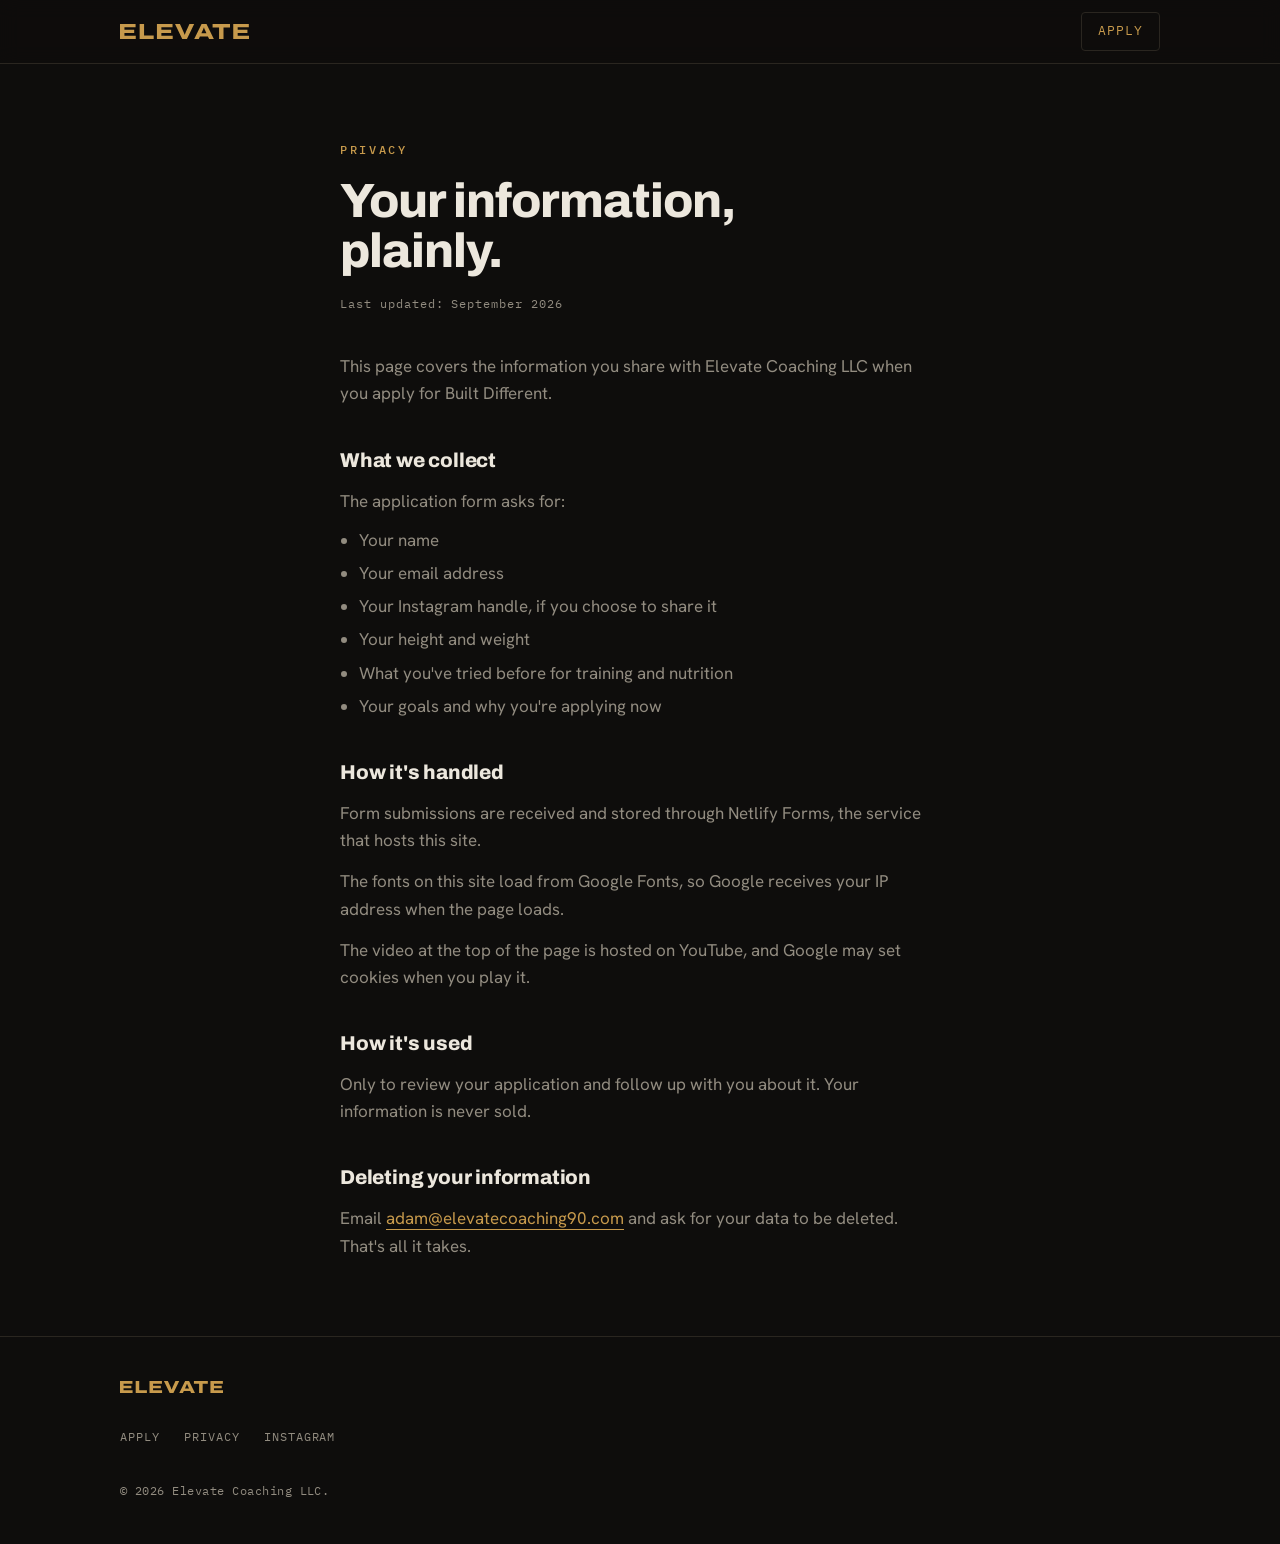
==== commit 560a5abf: "Add story video to hero Co-Authored-By: Claude Opus 5.5 <noreply@anthropic.com>" ====
--- a/privacy.html
+++ b/privacy.html
@@ -64,6 +64,10 @@
             The fonts on this site load from Google Fonts, so Google receives your IP
             address when the page loads.
           </p>
+          <p>
+            The video at the top of the page is hosted on YouTube, and Google may set
+            cookies when you play it.
+          </p>
 
           <h2>How it's used</h2>
           <p>
--- a/styles.css
+++ b/styles.css
@@ -270,31 +270,74 @@
   color: var(--muted);
 }
 
-/* video placeholder */
-.video-ph {
-  aspect-ratio: 4 / 5;
-  background:
-    radial-gradient(120% 80% at 50% 0%, #211d15 0%, var(--surface) 70%);
-  border: 1px solid var(--line);
-  border-radius: var(--radius);
-  display: flex;
-  flex-direction: column;
-  align-items: center;
-  justify-content: center;
-  gap: 14px;
-  text-align: center;
-  padding: 24px;
-}
-/* hero loop (or still); fills the 4:5 box, brackets stay on top */
-.video-ph__media,
-.video-ph__img {
+/* hero story video: 16:9 poster with a brass play button (click-to-play facade).
+   main.js swaps the poster for the YouTube player; brackets stay on top. */
+.story-player {
+  aspect-ratio: 16 / 9;
+  background: var(--surface-2);
+  border: 1px solid var(--line);
+  border-radius: var(--radius);
+}
+.story-player picture,
+.story-player__poster,
+.story-player__frame {
   position: absolute;
   inset: 0;
   width: 100%;
   height: 100%;
-  object-fit: cover;
-  object-position: 70% 50%;
-  border-radius: var(--radius);
+  border: 0;
+  border-radius: var(--radius);
+}
+.story-player__poster { object-fit: cover; }
+.story-player__play {
+  position: absolute;
+  inset: 0;
+  background: transparent;
+  border: 0;
+  border-radius: var(--radius);
+  cursor: pointer;
+}
+/* sits on the plain wall right of Adam's face, not over it */
+.story-player__icon {
+  position: absolute;
+  left: 77%;
+  top: 44%;
+  transform: translate(-50%, -50%);
+  display: grid;
+  place-items: center;
+  width: 76px;
+  height: 76px;
+  border-radius: 50%;
+  background: var(--accent);
+  box-shadow: 0 6px 28px rgba(14, 13, 12, .55);
+  transition: background-color .2s ease, transform .2s ease;
+}
+/* play triangle in ink, nudged right so it reads optically centered */
+.story-player__icon::before {
+  content: "";
+  margin-left: 6px;
+  border-style: solid;
+  border-width: 14px 0 14px 23px;
+  border-color: transparent transparent transparent var(--ink);
+}
+.story-player__play:hover .story-player__icon { background: var(--accent-hi); transform: translate(-50%, -50%) scale(1.04); }
+.story-player__play:focus-visible { outline: none; }
+.story-player__play:focus-visible .story-player__icon {
+  background: var(--accent-hi);
+  outline: 2px solid var(--accent-hi);
+  outline-offset: 5px;
+}
+.story-player__time {
+  position: absolute;
+  right: 12px; bottom: 12px;
+  padding: 6px 10px;
+  background: var(--chip);
+  border-radius: 2px;
+  font-family: var(--f-mono);
+  font-size: .75rem;
+  font-weight: 500;
+  letter-spacing: .12em;
+  color: var(--accent);
 }
 .framed::before,
 .framed::after { z-index: 1; }
@@ -486,7 +529,7 @@
 .loop-toggle:hover { border-color: var(--accent); }
 .loop-toggle[hidden] { display: none; }
 
-/* phones: shorter hero media so the proof sits higher (desktop stays 4:5) */
+/* phones: compact photo labels on the proof pair */
 @media (max-width: 899px) {
   .proof .photo-tag {
     left: 8px; bottom: 8px;
@@ -494,8 +537,6 @@
     letter-spacing: .06em;
     white-space: nowrap;
   }
-  .hero .video-ph { aspect-ratio: 1 / 1; }
-  .video-ph__media { object-position: 50% 22%; }
 }
 
 /* -------- proof (directly under the hero) -------- */
@@ -522,14 +563,6 @@
 }
 .proof__sep { color: var(--muted); margin-inline: .2em; }
 .proof__arrow { color: var(--accent); margin-inline: .15em; }
-
-/* hidden until the YouTube embed exists */
-.story-video__frame {
-  aspect-ratio: 16 / 9;
-  background: var(--surface-2);
-  border: 1px solid var(--line);
-  border-radius: var(--radius);
-}
 
 /* -------- offer -------- */
 .offer__head { max-width: 40ch; margin-bottom: 44px; }
@@ -936,7 +969,21 @@
   .nav__actions, .nav__mobile { display: none !important; }
 
   .hero { padding: 96px 0 64px; }
-  .hero__inner { grid-template-columns: 1.15fr .85fr; align-items: center; gap: 60px; }
+  /* headline runs full width; subhead + CTA sit beside the 16:9 story video */
+  .hero__inner {
+    grid-template-columns: minmax(0, .8fr) minmax(0, 1.2fr);
+    grid-template-areas: "eyebrow eyebrow" "head head" "sub media" "actions media";
+    grid-template-rows: auto auto auto 1fr;
+    gap: 0 56px;
+  }
+  .hero__copy { display: contents; }
+  .hero__copy > .eyebrow { grid-area: eyebrow; }
+  .hero__headline { grid-area: head; margin-bottom: 40px; text-wrap: balance; }
+  .hero__subhead { grid-area: sub; }
+  .hero__actions { grid-area: actions; }
+  .hero__media { grid-area: media; }
+  .story-player__icon { width: 96px; height: 96px; }
+  .story-player__icon::before { margin-left: 8px; border-width: 17px 0 17px 28px; }
 
   .story { grid-template-columns: 1.1fr .9fr; align-items: start; }
   .story__media { justify-self: end; width: 100%; }
@@ -973,6 +1020,7 @@
   html { scroll-behavior: auto; }
   .reveal { opacity: 1; transform: none; transition: none; }
   .btn:hover { transform: none; }
+  .story-player__play:hover .story-player__icon { transform: translate(-50%, -50%); }
   * { animation: none !important; }
 }
 
